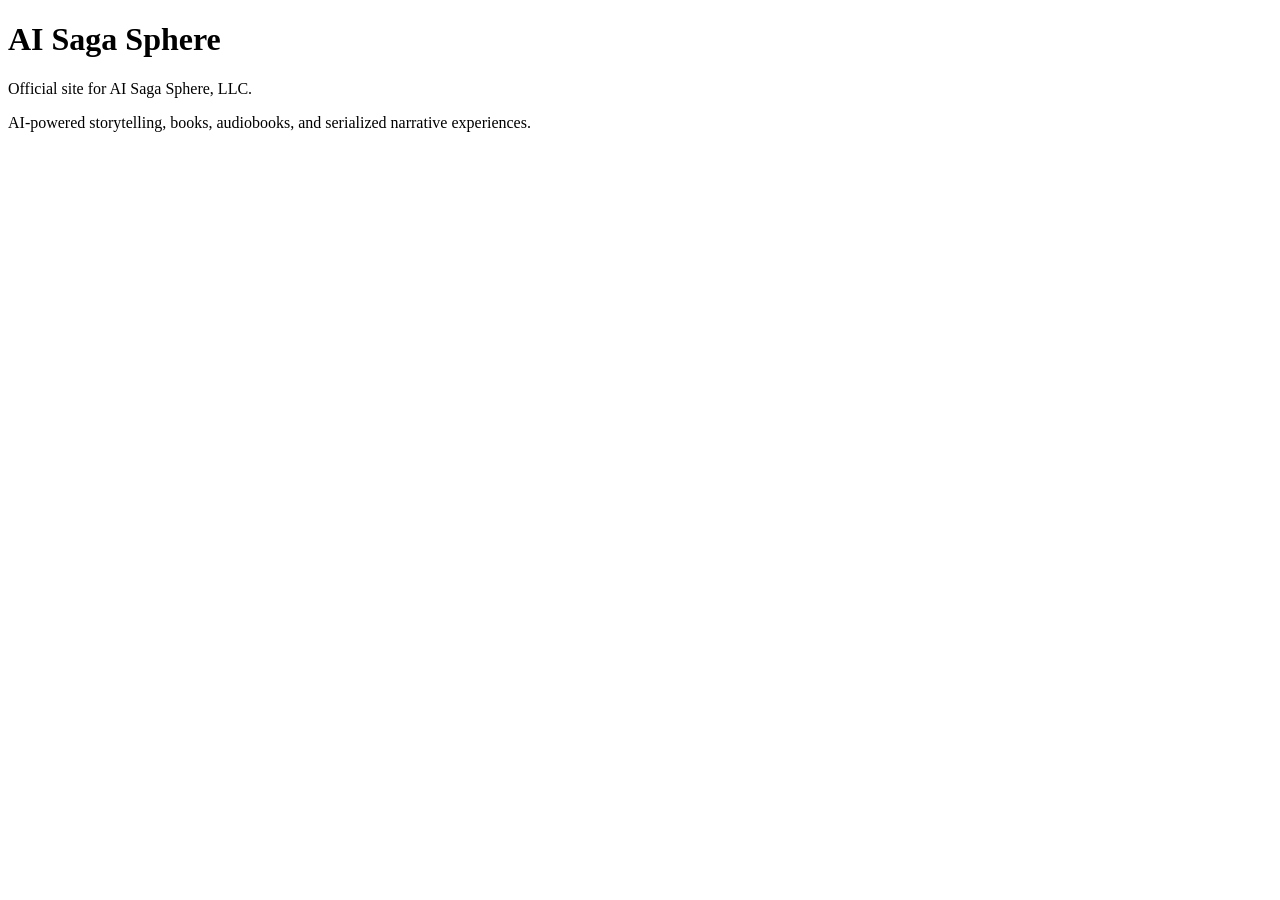
==== index.html @ 27015b8e "Publish GitHub Pages site" ====
<!doctype html>
<html lang="en">
<head>
  <meta charset="utf-8">
  <meta name="viewport" content="width=device-width, initial-scale=1">
  <title>AI Saga Sphere</title>
</head>
<body>
  <h1>AI Saga Sphere</h1>
  <p>Official site for AI Saga Sphere, LLC.</p>
  <p>AI-powered storytelling, books, audiobooks, and serialized narrative experiences.</p>
</body>
</html>
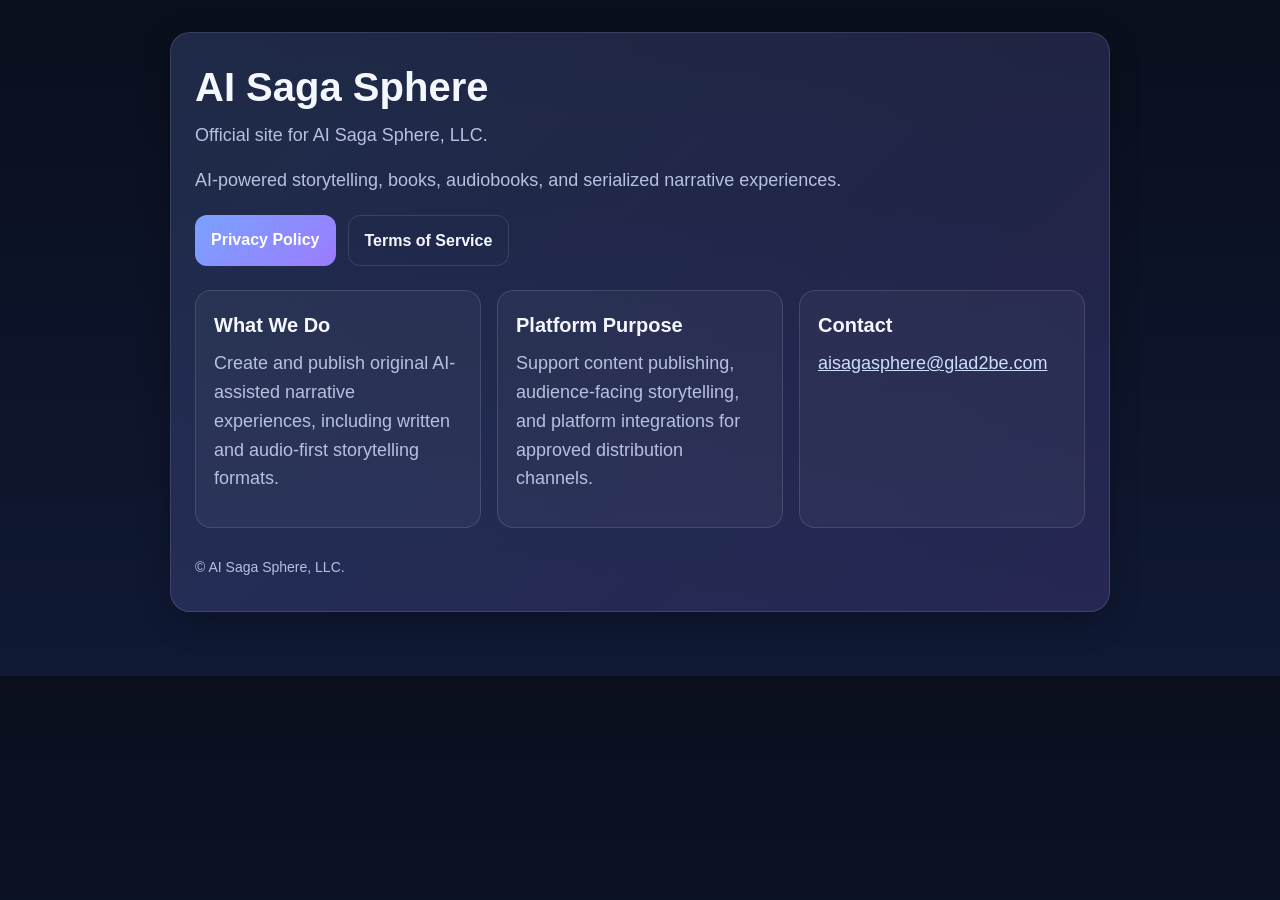
==== commit f2470796: "Upgrade homepage for company website review" ====
--- a/index.html
+++ b/index.html
@@ -4,10 +4,122 @@
   <meta charset="utf-8">
   <meta name="viewport" content="width=device-width, initial-scale=1">
   <title>AI Saga Sphere</title>
+  <style>
+    :root {
+      --bg: #0b1020;
+      --panel: #121933;
+      --text: #f5f7ff;
+      --muted: #b8c0e0;
+      --accent: #7aa2ff;
+      --accent2: #9b7bff;
+      --border: rgba(255,255,255,.12);
+    }
+    * { box-sizing: border-box; }
+    body {
+      margin: 0;
+      font-family: Arial, Helvetica, sans-serif;
+      background: linear-gradient(180deg, #0a0f1d 0%, #101935 100%);
+      color: var(--text);
+      line-height: 1.6;
+    }
+    .wrap {
+      max-width: 980px;
+      margin: 0 auto;
+      padding: 32px 20px 64px;
+    }
+    .hero {
+      background: linear-gradient(135deg, rgba(122,162,255,.18), rgba(155,123,255,.16));
+      border: 1px solid var(--border);
+      border-radius: 20px;
+      padding: 32px 24px;
+      box-shadow: 0 10px 30px rgba(0,0,0,.25);
+    }
+    h1 {
+      margin: 0 0 12px;
+      font-size: 40px;
+      line-height: 1.1;
+    }
+    p {
+      margin: 0 0 16px;
+      color: var(--muted);
+      font-size: 18px;
+    }
+    .grid {
+      display: grid;
+      grid-template-columns: repeat(auto-fit, minmax(240px, 1fr));
+      gap: 16px;
+      margin-top: 24px;
+    }
+    .card {
+      background: rgba(255,255,255,.04);
+      border: 1px solid var(--border);
+      border-radius: 16px;
+      padding: 18px;
+    }
+    .card h2 {
+      margin: 0 0 8px;
+      font-size: 20px;
+      color: var(--text);
+    }
+    .links {
+      display: flex;
+      flex-wrap: wrap;
+      gap: 12px;
+      margin-top: 20px;
+    }
+    .btn {
+      display: inline-block;
+      padding: 12px 16px;
+      border-radius: 12px;
+      text-decoration: none;
+      color: white;
+      background: linear-gradient(135deg, var(--accent), var(--accent2));
+      font-weight: 700;
+    }
+    .btn.secondary {
+      background: transparent;
+      border: 1px solid var(--border);
+      color: var(--text);
+    }
+    footer {
+      margin-top: 28px;
+      color: var(--muted);
+      font-size: 14px;
+    }
+    a { color: #cdddff; }
+  </style>
 </head>
 <body>
-  <h1>AI Saga Sphere</h1>
-  <p>Official site for AI Saga Sphere, LLC.</p>
-  <p>AI-powered storytelling, books, audiobooks, and serialized narrative experiences.</p>
+  <div class="wrap">
+    <section class="hero">
+      <h1>AI Saga Sphere</h1>
+      <p>Official site for AI Saga Sphere, LLC.</p>
+      <p>AI-powered storytelling, books, audiobooks, and serialized narrative experiences.</p>
+
+      <div class="links">
+        <a class="btn" href="./privacy-policy.html">Privacy Policy</a>
+        <a class="btn secondary" href="./terms-of-service.html">Terms of Service</a>
+      </div>
+
+      <div class="grid">
+        <div class="card">
+          <h2>What We Do</h2>
+          <p>Create and publish original AI-assisted narrative experiences, including written and audio-first storytelling formats.</p>
+        </div>
+        <div class="card">
+          <h2>Platform Purpose</h2>
+          <p>Support content publishing, audience-facing storytelling, and platform integrations for approved distribution channels.</p>
+        </div>
+        <div class="card">
+          <h2>Contact</h2>
+          <p><a href="mailto:aisagasphere@glad2be.com">aisagasphere@glad2be.com</a></p>
+        </div>
+      </div>
+
+      <footer>
+        © AI Saga Sphere, LLC.
+      </footer>
+    </section>
+  </div>
 </body>
 </html>
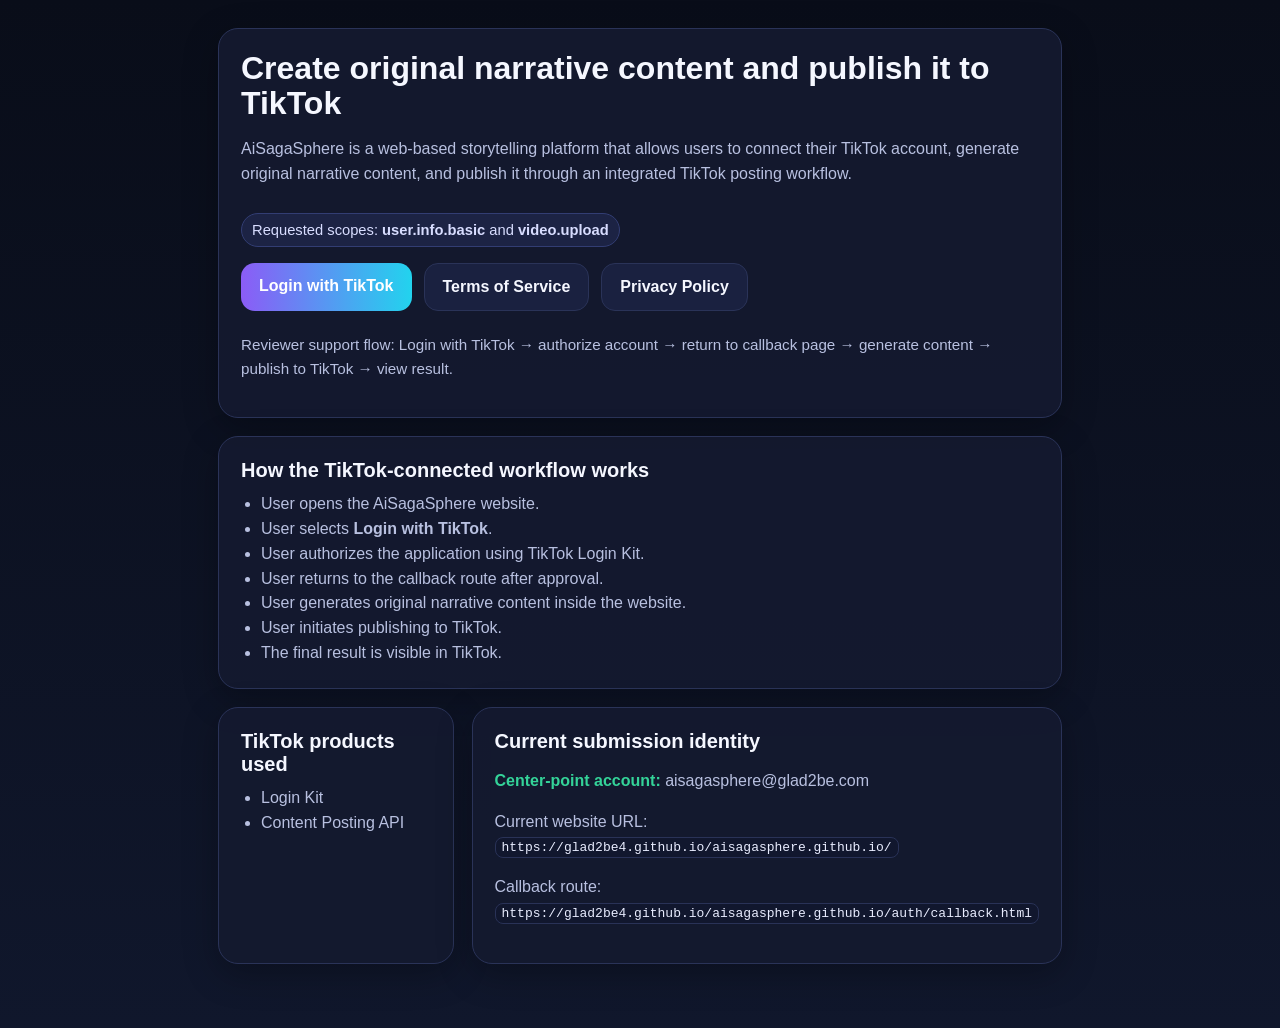
==== commit 94099071: "Panacea Autonomic Sync -> 2026-04-09T10:54:04Z" ====
--- a/index.html
+++ b/index.html
@@ -1,125 +1,165 @@
-<!doctype html>
+<!DOCTYPE html>
 <html lang="en">
 <head>
-  <meta charset="utf-8">
-  <meta name="viewport" content="width=device-width, initial-scale=1">
-  <title>AI Saga Sphere</title>
+  <meta charset="utf-8" />
+  <meta name="viewport" content="width=device-width, initial-scale=1" />
+  <title>AiSagaSphere</title>
+  <meta name="description" content="AiSagaSphere is a web-based storytelling platform that allows users to connect TikTok, generate original narrative content, and publish it through an integrated posting workflow." />
   <style>
-    :root {
-      --bg: #0b1020;
-      --panel: #121933;
-      --text: #f5f7ff;
-      --muted: #b8c0e0;
-      --accent: #7aa2ff;
-      --accent2: #9b7bff;
-      --border: rgba(255,255,255,.12);
+    :root{
+      --bg:#0b1020;
+      --card:#141a2f;
+      --text:#f5f7ff;
+      --muted:#b8c0e0;
+      --accent:#8b5cf6;
+      --accent2:#22d3ee;
+      --line:#2a3358;
+      --ok:#34d399;
     }
-    * { box-sizing: border-box; }
-    body {
-      margin: 0;
-      font-family: Arial, Helvetica, sans-serif;
-      background: linear-gradient(180deg, #0a0f1d 0%, #101935 100%);
-      color: var(--text);
-      line-height: 1.6;
+    *{box-sizing:border-box}
+    body{
+      margin:0;
+      font-family:Arial,Helvetica,sans-serif;
+      background:linear-gradient(180deg,#090d19 0%,#10172c 100%);
+      color:var(--text);
     }
-    .wrap {
-      max-width: 980px;
-      margin: 0 auto;
-      padding: 32px 20px 64px;
+    .wrap{
+      max-width:880px;
+      margin:0 auto;
+      padding:28px 18px 64px;
     }
-    .hero {
-      background: linear-gradient(135deg, rgba(122,162,255,.18), rgba(155,123,255,.16));
-      border: 1px solid var(--border);
-      border-radius: 20px;
-      padding: 32px 24px;
-      box-shadow: 0 10px 30px rgba(0,0,0,.25);
+    .hero,.card{
+      background:rgba(20,26,47,.92);
+      border:1px solid var(--line);
+      border-radius:20px;
+      padding:22px;
+      box-shadow:0 10px 35px rgba(0,0,0,.28);
     }
-    h1 {
-      margin: 0 0 12px;
-      font-size: 40px;
-      line-height: 1.1;
+    .hero h1{
+      margin:0 0 10px;
+      font-size:2rem;
+      line-height:1.1;
     }
-    p {
-      margin: 0 0 16px;
-      color: var(--muted);
-      font-size: 18px;
+    .hero p,.card p,.card li{
+      color:var(--muted);
+      line-height:1.55;
     }
-    .grid {
-      display: grid;
-      grid-template-columns: repeat(auto-fit, minmax(240px, 1fr));
-      gap: 16px;
-      margin-top: 24px;
+    .stack{display:grid;gap:18px;margin-top:18px}
+    .cta-row{
+      display:flex;
+      flex-wrap:wrap;
+      gap:12px;
+      margin-top:16px;
     }
-    .card {
-      background: rgba(255,255,255,.04);
-      border: 1px solid var(--border);
-      border-radius: 16px;
-      padding: 18px;
+    .btn{
+      display:inline-block;
+      padding:14px 18px;
+      border-radius:14px;
+      text-decoration:none;
+      font-weight:700;
+      border:1px solid var(--line);
     }
-    .card h2 {
-      margin: 0 0 8px;
-      font-size: 20px;
-      color: var(--text);
+    .btn-primary{
+      background:linear-gradient(90deg,var(--accent),var(--accent2));
+      color:white;
+      border:none;
     }
-    .links {
-      display: flex;
-      flex-wrap: wrap;
-      gap: 12px;
-      margin-top: 20px;
+    .btn-secondary{
+      color:var(--text);
+      background:#1a2140;
     }
-    .btn {
-      display: inline-block;
-      padding: 12px 16px;
-      border-radius: 12px;
-      text-decoration: none;
-      color: white;
-      background: linear-gradient(135deg, var(--accent), var(--accent2));
-      font-weight: 700;
+    .mini{
+      display:inline-block;
+      margin-top:10px;
+      color:#d8ddff;
+      background:#1c2344;
+      border:1px solid #323d73;
+      padding:8px 10px;
+      border-radius:999px;
+      font-size:.92rem;
     }
-    .btn.secondary {
-      background: transparent;
-      border: 1px solid var(--border);
-      color: var(--text);
+    h2{
+      margin:0 0 10px;
+      font-size:1.25rem;
     }
-    footer {
-      margin-top: 28px;
-      color: var(--muted);
-      font-size: 14px;
+    ul{
+      margin:10px 0 0 20px;
+      padding:0;
     }
-    a { color: #cdddff; }
+    code{
+      background:#11172e;
+      border:1px solid #293257;
+      border-radius:8px;
+      padding:2px 6px;
+      color:#e9edff;
+    }
+    .grid{
+      display:grid;
+      gap:18px;
+      grid-template-columns:1fr;
+    }
+    @media (min-width:760px){
+      .grid{grid-template-columns:1fr 1fr}
+    }
+    .ok{color:var(--ok);font-weight:700}
+    .footer{
+      margin-top:22px;
+      font-size:.95rem;
+      color:var(--muted);
+    }
+    a{color:#cdd6ff}
   </style>
 </head>
 <body>
   <div class="wrap">
     <section class="hero">
-      <h1>AI Saga Sphere</h1>
-      <p>Official site for AI Saga Sphere, LLC.</p>
-      <p>AI-powered storytelling, books, audiobooks, and serialized narrative experiences.</p>
+      <h1>Create original narrative content and publish it to TikTok</h1>
+      <p>
+        AiSagaSphere is a web-based storytelling platform that allows users to connect their TikTok account,
+        generate original narrative content, and publish it through an integrated TikTok posting workflow.
+      </p>
+      <div class="mini">Requested scopes: <strong>user.info.basic</strong> and <strong>video.upload</strong></div>
+      <div class="cta-row">
+        <a class="btn btn-primary" href="https://glad2be4.github.io/aisagasphere.github.io/auth/tiktok.html">Login with TikTok</a>
+        <a class="btn btn-secondary" href="https://glad2be4.github.io/aisagasphere.github.io/terms.html">Terms of Service</a>
+        <a class="btn btn-secondary" href="https://glad2be4.github.io/aisagasphere.github.io/privacy.html">Privacy Policy</a>
+      </div>
+      <p class="footer">
+        Reviewer support flow: Login with TikTok → authorize account → return to callback page → generate content → publish to TikTok → view result.
+      </p>
+    </section>
 
-      <div class="links">
-        <a class="btn" href="./privacy-policy.html">Privacy Policy</a>
-        <a class="btn secondary" href="./terms-of-service.html">Terms of Service</a>
-      </div>
+    <div class="stack">
+      <section class="card">
+        <h2>How the TikTok-connected workflow works</h2>
+        <ul>
+          <li>User opens the AiSagaSphere website.</li>
+          <li>User selects <strong>Login with TikTok</strong>.</li>
+          <li>User authorizes the application using TikTok Login Kit.</li>
+          <li>User returns to the callback route after approval.</li>
+          <li>User generates original narrative content inside the website.</li>
+          <li>User initiates publishing to TikTok.</li>
+          <li>The final result is visible in TikTok.</li>
+        </ul>
+      </section>
 
-      <div class="grid">
-        <div class="card">
-          <h2>What We Do</h2>
-          <p>Create and publish original AI-assisted narrative experiences, including written and audio-first storytelling formats.</p>
-        </div>
-        <div class="card">
-          <h2>Platform Purpose</h2>
-          <p>Support content publishing, audience-facing storytelling, and platform integrations for approved distribution channels.</p>
-        </div>
-        <div class="card">
-          <h2>Contact</h2>
-          <p><a href="mailto:aisagasphere@glad2be.com">aisagasphere@glad2be.com</a></p>
-        </div>
-      </div>
+      <section class="grid">
+        <article class="card">
+          <h2>TikTok products used</h2>
+          <ul>
+            <li>Login Kit</li>
+            <li>Content Posting API</li>
+          </ul>
+        </article>
 
-      <footer>
-        © AI Saga Sphere, LLC.
-      </footer>
-    </section>
+        <article class="card">
+          <h2>Current submission identity</h2>
+          <p><span class="ok">Center-point account:</span> aisagasphere@glad2be.com</p>
+          <p>Current website URL: <code>https://glad2be4.github.io/aisagasphere.github.io/</code></p>
+          <p>Callback route: <code>https://glad2be4.github.io/aisagasphere.github.io/auth/callback.html</code></p>
+        </article>
+      </section>
+    </div>
   </div>
 </body>
 </html>
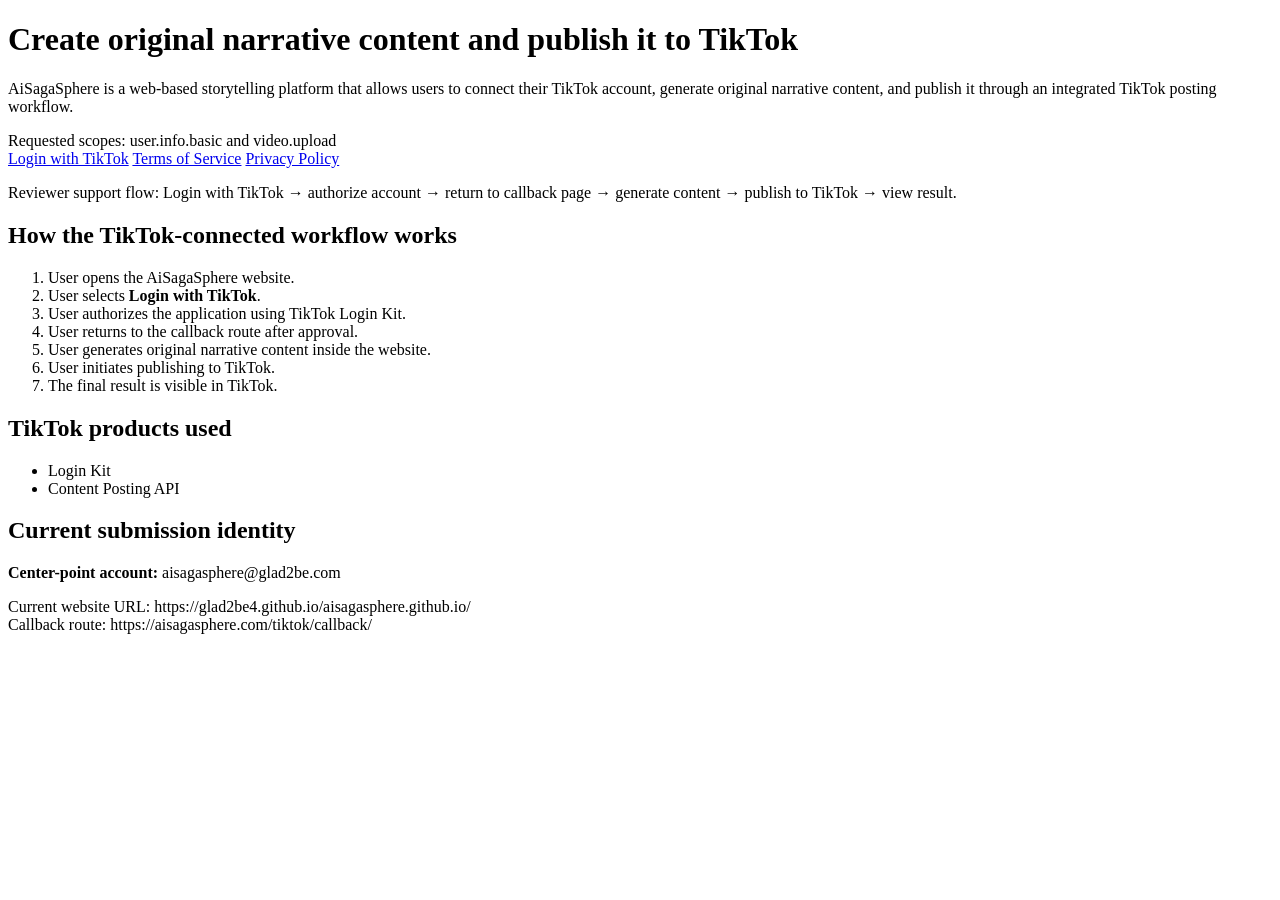
==== commit 4e07a385: "Publish missing TikTok reviewer pages and auth fix 2026-04-09T22:34:36Z" ====
--- a/index.html
+++ b/index.html
@@ -1,164 +1,51 @@
-<!DOCTYPE html>
+<!doctype html>
 <html lang="en">
 <head>
-  <meta charset="utf-8" />
-  <meta name="viewport" content="width=device-width, initial-scale=1" />
-  <title>AiSagaSphere</title>
-  <meta name="description" content="AiSagaSphere is a web-based storytelling platform that allows users to connect TikTok, generate original narrative content, and publish it through an integrated posting workflow." />
-  <style>
-    :root{
-      --bg:#0b1020;
-      --card:#141a2f;
-      --text:#f5f7ff;
-      --muted:#b8c0e0;
-      --accent:#8b5cf6;
-      --accent2:#22d3ee;
-      --line:#2a3358;
-      --ok:#34d399;
-    }
-    *{box-sizing:border-box}
-    body{
-      margin:0;
-      font-family:Arial,Helvetica,sans-serif;
-      background:linear-gradient(180deg,#090d19 0%,#10172c 100%);
-      color:var(--text);
-    }
-    .wrap{
-      max-width:880px;
-      margin:0 auto;
-      padding:28px 18px 64px;
-    }
-    .hero,.card{
-      background:rgba(20,26,47,.92);
-      border:1px solid var(--line);
-      border-radius:20px;
-      padding:22px;
-      box-shadow:0 10px 35px rgba(0,0,0,.28);
-    }
-    .hero h1{
-      margin:0 0 10px;
-      font-size:2rem;
-      line-height:1.1;
-    }
-    .hero p,.card p,.card li{
-      color:var(--muted);
-      line-height:1.55;
-    }
-    .stack{display:grid;gap:18px;margin-top:18px}
-    .cta-row{
-      display:flex;
-      flex-wrap:wrap;
-      gap:12px;
-      margin-top:16px;
-    }
-    .btn{
-      display:inline-block;
-      padding:14px 18px;
-      border-radius:14px;
-      text-decoration:none;
-      font-weight:700;
-      border:1px solid var(--line);
-    }
-    .btn-primary{
-      background:linear-gradient(90deg,var(--accent),var(--accent2));
-      color:white;
-      border:none;
-    }
-    .btn-secondary{
-      color:var(--text);
-      background:#1a2140;
-    }
-    .mini{
-      display:inline-block;
-      margin-top:10px;
-      color:#d8ddff;
-      background:#1c2344;
-      border:1px solid #323d73;
-      padding:8px 10px;
-      border-radius:999px;
-      font-size:.92rem;
-    }
-    h2{
-      margin:0 0 10px;
-      font-size:1.25rem;
-    }
-    ul{
-      margin:10px 0 0 20px;
-      padding:0;
-    }
-    code{
-      background:#11172e;
-      border:1px solid #293257;
-      border-radius:8px;
-      padding:2px 6px;
-      color:#e9edff;
-    }
-    .grid{
-      display:grid;
-      gap:18px;
-      grid-template-columns:1fr;
-    }
-    @media (min-width:760px){
-      .grid{grid-template-columns:1fr 1fr}
-    }
-    .ok{color:var(--ok);font-weight:700}
-    .footer{
-      margin-top:22px;
-      font-size:.95rem;
-      color:var(--muted);
-    }
-    a{color:#cdd6ff}
-  </style>
+  <meta charset="utf-8">
+  <meta name="viewport" content="width=device-width,initial-scale=1">
+  <title>AiSagaSphere | TikTok Integration</title>
+  <link rel="stylesheet" href="/aisagasphere.github.io/_panacea_style.css">
 </head>
 <body>
   <div class="wrap">
-    <section class="hero">
+    <div class="card">
       <h1>Create original narrative content and publish it to TikTok</h1>
-      <p>
-        AiSagaSphere is a web-based storytelling platform that allows users to connect their TikTok account,
-        generate original narrative content, and publish it through an integrated TikTok posting workflow.
-      </p>
-      <div class="mini">Requested scopes: <strong>user.info.basic</strong> and <strong>video.upload</strong></div>
-      <div class="cta-row">
-        <a class="btn btn-primary" href="https://glad2be4.github.io/aisagasphere.github.io/auth/tiktok.html">Login with TikTok</a>
-        <a class="btn btn-secondary" href="https://glad2be4.github.io/aisagasphere.github.io/terms.html">Terms of Service</a>
-        <a class="btn btn-secondary" href="https://glad2be4.github.io/aisagasphere.github.io/privacy.html">Privacy Policy</a>
+      <p>AiSagaSphere is a web-based storytelling platform that allows users to connect their TikTok account, generate original narrative content, and publish it through an integrated TikTok posting workflow.</p>
+      <div class="badge">Requested scopes: user.info.basic and video.upload</div>
+      <div class="btnrow">
+        <a class="btn primary" href="/aisagasphere.github.io/auth/tiktok.html">Login with TikTok</a>
+        <a class="btn" href="/aisagasphere.github.io/terms.html">Terms of Service</a>
+        <a class="btn" href="/aisagasphere.github.io/privacy.html">Privacy Policy</a>
       </div>
-      <p class="footer">
-        Reviewer support flow: Login with TikTok → authorize account → return to callback page → generate content → publish to TikTok → view result.
-      </p>
-    </section>
+      <p>Reviewer support flow: Login with TikTok → authorize account → return to callback page → generate content → publish to TikTok → view result.</p>
+    </div>
 
-    <div class="stack">
-      <section class="card">
-        <h2>How the TikTok-connected workflow works</h2>
-        <ul>
-          <li>User opens the AiSagaSphere website.</li>
-          <li>User selects <strong>Login with TikTok</strong>.</li>
-          <li>User authorizes the application using TikTok Login Kit.</li>
-          <li>User returns to the callback route after approval.</li>
-          <li>User generates original narrative content inside the website.</li>
-          <li>User initiates publishing to TikTok.</li>
-          <li>The final result is visible in TikTok.</li>
-        </ul>
-      </section>
+    <div class="card">
+      <h2>How the TikTok-connected workflow works</h2>
+      <ol>
+        <li>User opens the AiSagaSphere website.</li>
+        <li>User selects <b>Login with TikTok</b>.</li>
+        <li>User authorizes the application using TikTok Login Kit.</li>
+        <li>User returns to the callback route after approval.</li>
+        <li>User generates original narrative content inside the website.</li>
+        <li>User initiates publishing to TikTok.</li>
+        <li>The final result is visible in TikTok.</li>
+      </ol>
+    </div>
 
-      <section class="grid">
-        <article class="card">
-          <h2>TikTok products used</h2>
-          <ul>
-            <li>Login Kit</li>
-            <li>Content Posting API</li>
-          </ul>
-        </article>
+    <div class="card">
+      <h2>TikTok products used</h2>
+      <ul>
+        <li>Login Kit</li>
+        <li>Content Posting API</li>
+      </ul>
+    </div>
 
-        <article class="card">
-          <h2>Current submission identity</h2>
-          <p><span class="ok">Center-point account:</span> aisagasphere@glad2be.com</p>
-          <p>Current website URL: <code>https://glad2be4.github.io/aisagasphere.github.io/</code></p>
-          <p>Callback route: <code>https://glad2be4.github.io/aisagasphere.github.io/auth/callback.html</code></p>
-        </article>
-      </section>
+    <div class="card">
+      <h2>Current submission identity</h2>
+      <p><b>Center-point account:</b> aisagasphere@glad2be.com</p>
+      <div class="kv">Current website URL: https://glad2be4.github.io/aisagasphere.github.io/</div>
+      <div class="kv">Callback route: https://aisagasphere.com/tiktok/callback/</div>
     </div>
   </div>
 </body>
